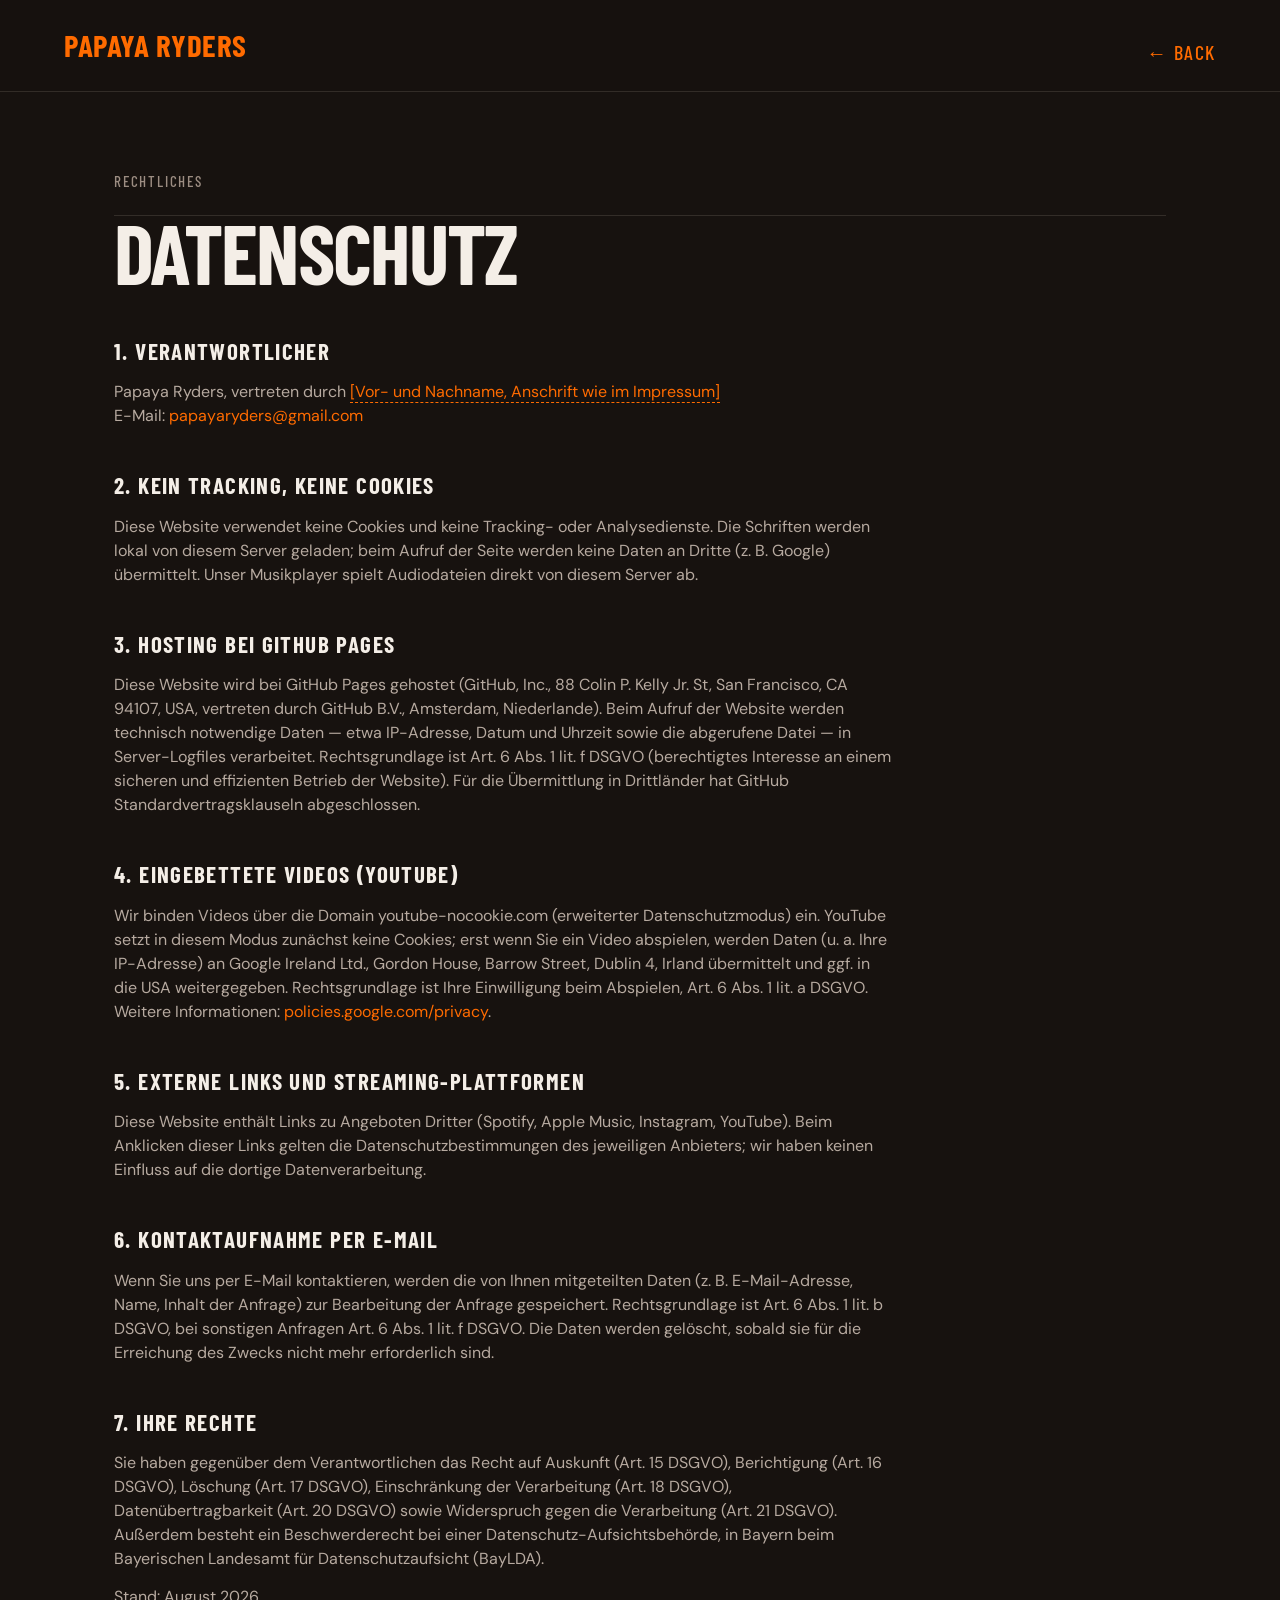
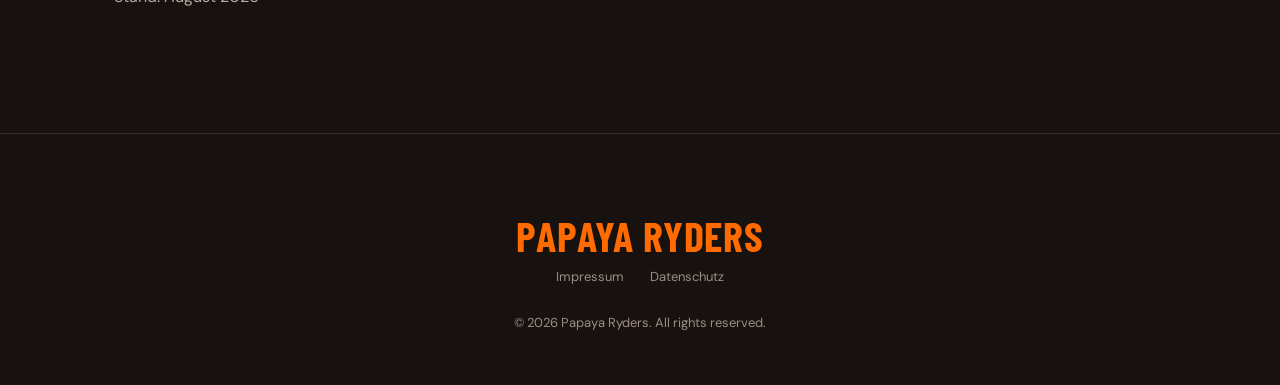
==== datenschutz.html @ 10ae9c7c "new impressum and datenschutz pages, gallery feature included but commented out" ====
<!doctype html>
<html lang="de">
<head>
  <meta charset="utf-8">
  <meta name="viewport" content="width=device-width, initial-scale=1">
  <meta name="theme-color" content="#17120f">
  <title>Datenschutz — Papaya Ryders</title>
  <link rel="icon" href="data:image/svg+xml,%3Csvg xmlns='http://www.w3.org/2000/svg' viewBox='0 0 32 32'%3E%3Ccircle cx='16' cy='16' r='14' fill='%23ff6b00'/%3E%3C/svg%3E">
  <link rel="stylesheet" href="styles.css">
</head>
<body>
  <header class="site-header">
    <a class="brand" href="index.html" aria-label="Papaya Ryders home">PAPAYA RYDERS</a>
    <a class="text-link back-link" href="index.html">← BACK</a>
  </header>

  <main>
    <section class="section legal">
      <div class="section-label">RECHTLICHES</div>
      <div class="legal-content">
        <h2>Datenschutz</h2>

        <h3>1. Verantwortlicher</h3>
        <p>Papaya Ryders, vertreten durch <span class="todo">[Vor- und Nachname, Anschrift wie im Impressum]</span><br>E-Mail: <a href="mailto:papayaryders@gmail.com">papayaryders@gmail.com</a></p>

        <h3>2. Kein Tracking, keine Cookies</h3>
        <p>Diese Website verwendet keine Cookies und keine Tracking- oder Analysedienste. Die Schriften werden lokal von diesem Server geladen; beim Aufruf der Seite werden keine Daten an Dritte (z.&nbsp;B. Google) übermittelt. Unser Musikplayer spielt Audiodateien direkt von diesem Server ab.</p>

        <h3>3. Hosting bei GitHub Pages</h3>
        <p>Diese Website wird bei GitHub Pages gehostet (GitHub, Inc., 88 Colin P. Kelly Jr. St, San Francisco, CA 94107, USA, vertreten durch GitHub B.V., Amsterdam, Niederlande). Beim Aufruf der Website werden technisch notwendige Daten — etwa IP-Adresse, Datum und Uhrzeit sowie die abgerufene Datei — in Server-Logfiles verarbeitet. Rechtsgrundlage ist Art. 6 Abs. 1 lit. f DSGVO (berechtigtes Interesse an einem sicheren und effizienten Betrieb der Website). Für die Übermittlung in Drittländer hat GitHub Standardvertragsklauseln abgeschlossen.</p>

        <h3>4. Eingebettete Videos (YouTube)</h3>
        <p>Wir binden Videos über die Domain youtube-nocookie.com (erweiterter Datenschutzmodus) ein. YouTube setzt in diesem Modus zunächst keine Cookies; erst wenn Sie ein Video abspielen, werden Daten (u.&nbsp;a. Ihre IP-Adresse) an Google Ireland Ltd., Gordon House, Barrow Street, Dublin 4, Irland übermittelt und ggf. in die USA weitergegeben. Rechtsgrundlage ist Ihre Einwilligung beim Abspielen, Art. 6 Abs. 1 lit. a DSGVO. Weitere Informationen: <a href="https://policies.google.com/privacy" target="_blank" rel="noopener">policies.google.com/privacy</a>.</p>

        <h3>5. Externe Links und Streaming-Plattformen</h3>
        <p>Diese Website enthält Links zu Angeboten Dritter (Spotify, Apple Music, Instagram, YouTube). Beim Anklicken dieser Links gelten die Datenschutzbestimmungen des jeweiligen Anbieters; wir haben keinen Einfluss auf die dortige Datenverarbeitung.</p>

        <h3>6. Kontaktaufnahme per E-Mail</h3>
        <p>Wenn Sie uns per E-Mail kontaktieren, werden die von Ihnen mitgeteilten Daten (z.&nbsp;B. E-Mail-Adresse, Name, Inhalt der Anfrage) zur Bearbeitung der Anfrage gespeichert. Rechtsgrundlage ist Art. 6 Abs. 1 lit. b DSGVO, bei sonstigen Anfragen Art. 6 Abs. 1 lit. f DSGVO. Die Daten werden gelöscht, sobald sie für die Erreichung des Zwecks nicht mehr erforderlich sind.</p>

        <h3>7. Ihre Rechte</h3>
        <p>Sie haben gegenüber dem Verantwortlichen das Recht auf Auskunft (Art. 15 DSGVO), Berichtigung (Art. 16 DSGVO), Löschung (Art. 17 DSGVO), Einschränkung der Verarbeitung (Art. 18 DSGVO), Datenübertragbarkeit (Art. 20 DSGVO) sowie Widerspruch gegen die Verarbeitung (Art. 21 DSGVO). Außerdem besteht ein Beschwerderecht bei einer Datenschutz-Aufsichtsbehörde, in Bayern beim Bayerischen Landesamt für Datenschutzaufsicht (BayLDA).</p>

        <p>Stand: August 2026</p>
      </div>
    </section>
  </main>

  <footer class="site-footer">
    <a class="brand footer-brand" href="index.html">PAPAYA RYDERS</a>
    <nav class="legal-links" aria-label="Rechtliches">
      <a href="impressum.html">Impressum</a>
      <a href="datenschutz.html">Datenschutz</a>
    </nav>
    <p>© <span id="year"></span> Papaya Ryders. All rights reserved.</p>
  </footer>

  <script src="script.js"></script>
</body>
</html>
---- styles.css ----
@font-face {
  font-family: "Barlow Condensed";
  font-style: normal;
  font-weight: 500;
  font-display: swap;
  src: url("fonts/barlow-condensed-500.woff2") format("woff2");
}
@font-face {
  font-family: "Barlow Condensed";
  font-style: normal;
  font-weight: 600;
  font-display: swap;
  src: url("fonts/barlow-condensed-600.woff2") format("woff2");
}
@font-face {
  font-family: "Barlow Condensed";
  font-style: normal;
  font-weight: 700;
  font-display: swap;
  src: url("fonts/barlow-condensed-700.woff2") format("woff2");
}
@font-face {
  font-family: "DM Sans";
  font-style: normal;
  font-weight: 400;
  font-display: swap;
  src: url("fonts/dm-sans-400.woff2") format("woff2");
}
@font-face {
  font-family: "DM Sans";
  font-style: normal;
  font-weight: 500;
  font-display: swap;
  src: url("fonts/dm-sans-500.woff2") format("woff2");
}
@font-face {
  font-family: "DM Sans";
  font-style: normal;
  font-weight: 700;
  font-display: swap;
  src: url("fonts/dm-sans-700.woff2") format("woff2");
}

:root {
  --bg: #17120f;
  --bg-soft: #201815;
  --line: rgba(255, 238, 216, .12);
  --text: #f4eee7;
  --muted: #b7aaa0;
  --orange: #ff6b00;
  --orange-bright: #ff8622;
  --max: 1180px;
}

* { box-sizing: border-box; }
html { scroll-behavior: smooth; }
body {
  margin: 0;
  background: var(--bg);
  color: var(--text);
  font-family: "DM Sans", system-ui, sans-serif;
  line-height: 1.5;
}
a { color: inherit; text-decoration: none; }
button { font: inherit; }
::selection { background: var(--orange); color: #17120f; }
:focus-visible { outline: 2px solid var(--orange); outline-offset: 3px; }
.site-header {
  height: 92px;
  position: fixed;
  inset: 0 0 auto;
  z-index: 20;
  display: flex;
  align-items: center;
  justify-content: space-between;
  padding: 0 clamp(24px, 5vw, 64px);
  background: rgba(23,18,15,.92);
  border-bottom: 1px solid var(--line);
  backdrop-filter: blur(14px);
}
.brand, h1, h2, .section-label, .kicker, .track-number {
  font-family: "Barlow Condensed", Impact, sans-serif;
  text-transform: uppercase;
}
.brand {
  color: var(--orange);
  font-size: 31px;
  font-weight: 700;
  letter-spacing: .02em;
}
.main-nav { display: flex; gap: 38px; }
.main-nav a, .socials a {
  color: var(--muted);
  transition: color .2s ease;
}
.main-nav a:hover, .socials a:hover, .text-link:hover { color: var(--orange); }

.menu-toggle {
  display: none;
  width: 42px;
  height: 42px;
  border: 0;
  background: transparent;
  cursor: pointer;
}
.menu-toggle span {
  display: block;
  width: 30px;
  height: 3px;
  margin: 6px auto;
  background: var(--text);
  transition: transform .2s ease, opacity .2s ease;
}
.menu-toggle.open span:nth-child(1) { transform: translateY(9px) rotate(45deg); }
.menu-toggle.open span:nth-child(2) { opacity: 0; }
.menu-toggle.open span:nth-child(3) { transform: translateY(-9px) rotate(-45deg); }
.hero {
  min-height: 100svh;
  position: relative;
  display: grid;
  place-items: center;
  overflow: hidden;
}
.hero-image {
  position: absolute;
  inset: 0;
  background-image: url("hero.jpg");
  background-size: cover;
  background-position: center 30%;
  background-repeat: no-repeat;
  transform: scale(1.04);
}
.hero-image::after {
  content: "";
  position: absolute;
  inset: 0;
  background:
    linear-gradient(90deg, rgba(0,0,0,.32), transparent 38%, rgba(0,0,0,.32)),
    repeating-linear-gradient(0deg, transparent 0 7px, rgba(255,255,255,.012) 8px);
}
.hero-overlay {
  position: absolute;
  inset: 0;
  background: linear-gradient(180deg, rgba(12,9,8,.5) 0%, rgba(12,9,8,.15) 42%, rgba(12,9,8,.9) 100%);
}
.hero-content {
  position: relative;
  z-index: 2;
  width: min(100% - 40px, 1100px);
  padding-top: 80px;
}
.eyebrow, .kicker {
  color: var(--orange);
  font-size: 17px;
  letter-spacing: .14em;
  font-weight: 600;
  margin: 0 0 14px;
}
.hero h1 {
  margin: 0;
  color: var(--orange);
  font-size: clamp(92px, 15vw, 190px);
  line-height: .77;
  letter-spacing: -.025em;
}
.hero-copy {
  margin: 35px 0 38px;
  font-size: clamp(20px, 2.5vw, 29px);
  color: #ddd2c8;
}
.hero-actions { display: flex; gap: 18px; }
.button {
  display: inline-flex;
  align-items: center;
  justify-content: center;
  min-width: 205px;
  padding: 17px 30px;
  border-radius: 5px;
  font-weight: 700;
  font-size: 17px;
  transition: transform .2s ease, background .2s ease, color .2s ease;
}
.button:hover { transform: translateY(-2px); }
.button-primary { background: var(--orange); color: #18110c; }
.button-primary:hover { background: var(--orange-bright); }
.button-ghost { border: 1px solid rgba(255,255,255,.35); background: rgba(23,18,15,.15); }
.button-ghost:hover { border-color: var(--orange); color: var(--orange); }
.scroll-cue {
  position: absolute;
  z-index: 3;
  bottom: 28px;
  left: clamp(24px, 5vw, 64px);
  color: var(--muted);
  font-family: "Barlow Condensed", sans-serif;
  letter-spacing: .12em;
}
.scroll-cue span { color: var(--orange); margin-left: 8px; }

.section {
  max-width: var(--max);
  margin: 0 auto;
  padding: 130px clamp(24px, 5vw, 64px);
}
.section-label {
  color: #9c8d82;
  font-size: 15px;
  letter-spacing: .12em;
  padding-bottom: 22px;
  border-bottom: 1px solid var(--line);
}
.section-content { padding-top: 72px; }
.two-col { display: grid; grid-template-columns: 1fr 1fr; gap: 90px; }
h2 {
  margin: 0;
  font-size: clamp(64px, 8vw, 108px);
  line-height: .86;
  letter-spacing: -.02em;
  text-transform: uppercase;
}
.body-copy { max-width: 560px; color: var(--muted); font-size: 18px; }
.body-copy p { margin: 0 0 24px; }
.text-link {
  display: inline-flex;
  gap: 12px;
  color: var(--orange);
  margin-top: 12px;
  font-family: "Barlow Condensed", sans-serif;
  font-size: 20px;
  letter-spacing: .08em;
}
.music { background: var(--bg-soft); max-width: none; padding-left: max(24px, calc((100vw - var(--max)) / 2 + 64px)); padding-right: max(24px, calc((100vw - var(--max)) / 2 + 64px)); }
.music-heading, .tour-heading, .watch-heading { padding-top: 65px; margin-bottom: 52px; }
.tracks { border-top: 1px solid var(--line); }
.track {
  display: grid;
  grid-template-columns: 76px 1fr auto;
  gap: 24px;
  align-items: center;
  padding: 28px 0;
  border-bottom: 1px solid var(--line);
}
.play-button {
  width: 58px;
  height: 58px;
  border-radius: 50%;
  border: 1px solid var(--orange);
  background: transparent;
  color: var(--orange);
  cursor: pointer;
  transition: background .2s, color .2s;
}
.play-button:hover, .play-button.is-playing { background: var(--orange); color: var(--bg); }
.track-meta { display: flex; align-items: center; gap: 32px; }
.track-number { color: var(--orange); font-size: 19px; }
.track h3 { margin: 0 0 3px; font-size: 22px; }
.track p { margin: 0; color: var(--muted); font-size: 14px; }
.track-link { color: var(--orange); font-size: 26px; }
.track-link:hover { transform: translate(2px, -2px); display: inline-block; }
.video-wrap {
  position: relative;
  width: 100%;
  aspect-ratio: 16 / 9;
  border-radius: 10px;
  overflow: hidden;
  border: 1px solid var(--line);
  background: #000;
}
.video-wrap iframe { position: absolute; inset: 0; width: 100%; height: 100%; border: 0; }
.video-fallback { margin: 22px 0 0; }
.streaming-links {
  display: flex;
  flex-wrap: wrap;
  gap: 28px;
  padding-top: 34px;
  color: var(--muted);
}
.streaming-links span { color: #9c8d82; font-family: "Barlow Condensed", Impact, sans-serif; letter-spacing: .08em; }
.streaming-links a:hover { color: var(--orange); }

.film-strip {
  overflow: hidden;
  border-top: 1px solid var(--line);
  border-bottom: 1px solid var(--line);
  background: var(--bg-soft);
  padding: 62px 0 72px;
}
.film-kicker {
  margin: 0 0 46px;
  text-align: center;
  color: var(--orange);
  font-family: "Barlow Condensed", Impact, sans-serif;
  font-size: 17px;
  font-weight: 600;
  letter-spacing: .14em;
}
.film-viewport {
  overflow-x: auto;
  scrollbar-width: none;
  cursor: grab;
}
.film-viewport::-webkit-scrollbar { display: none; }
.film-viewport.dragging { cursor: grabbing; user-select: none; }
.film-track { display: flex; width: max-content; }
.film-track img {
  display: block;
  height: 320px;
  width: auto;
  margin-right: 12px;
  border-radius: 6px;
  filter: saturate(.9);
  transition: filter .3s ease;
}
.film-track img:hover { filter: none; }

.tour-note { max-width: 640px; color: var(--muted); font-size: 18px; }
.tour-note p { margin: 0 0 26px; }
.past-shows { margin-top: 70px; border-top: 1px solid var(--line); padding-top: 34px; }
.past-list { list-style: none; margin: 22px 0 0; padding: 0; }
.past-list li {
  display: flex;
  gap: 24px;
  align-items: baseline;
  padding: 16px 0;
  border-bottom: 1px solid var(--line);
  color: #ddd2c8;
  font-size: 18px;
}
.past-list li span {
  font-family: "Barlow Condensed", sans-serif;
  color: var(--orange);
  letter-spacing: .06em;
  min-width: 56px;
  font-size: 19px;
}

.cta-section {
  min-height: 610px;
  display: grid;
  place-items: center;
  text-align: center;
  padding: 110px 24px;
  background:
    radial-gradient(circle at center, rgba(255,107,0,.28), transparent 30%),
    linear-gradient(180deg, #1a120e, #0e0b09);
  border-top: 1px solid var(--line);
}
.cta-inner h2 { margin-bottom: 42px; }
.site-footer {
  padding: 70px 24px 40px;
  text-align: center;
  border-top: 1px solid var(--line);
}
.footer-brand { display: inline-block; font-size: 42px; }
.socials { display: flex; justify-content: center; flex-wrap: wrap; gap: 34px; margin: 42px 0; }
.site-footer p { color: #9c8d82; font-size: 13px; }
.legal-links {
  display: flex;
  justify-content: center;
  flex-wrap: wrap;
  gap: 26px;
  margin-bottom: 26px;
  font-size: 13px;
  color: #9c8d82;
}
.legal-links a:hover { color: var(--orange); }

.legal { padding-top: 170px; padding-bottom: 110px; }
.legal-content { max-width: 780px; }
.legal-content h2 { font-size: clamp(48px, 7vw, 84px); margin-bottom: 46px; }
.legal-content h3 {
  margin: 40px 0 12px;
  color: var(--text);
  font-family: "Barlow Condensed", Impact, sans-serif;
  font-size: 23px;
  letter-spacing: .06em;
  text-transform: uppercase;
}
.legal-content p, .legal-content li { margin: 0 0 14px; color: var(--muted); font-size: 16px; }
.legal-content a { color: var(--orange); }
.legal-content .todo { color: var(--orange); border-bottom: 1px dashed var(--orange); }
.back-link { margin-left: auto; }

.toast {
  position: fixed;
  left: 50%;
  bottom: 25px;
  z-index: 50;
  transform: translate(-50%, 20px);
  opacity: 0;
  pointer-events: none;
  padding: 12px 18px;
  background: #f4eee7;
  color: #17120f;
  border-radius: 4px;
  font-size: 14px;
  transition: opacity .2s, transform .2s;
}
.toast.show { opacity: 1; transform: translate(-50%, 0); }

.js .reveal { opacity: 0; transform: translateY(24px); transition: opacity .7s ease, transform .7s ease; }
.js .reveal.visible { opacity: 1; transform: none; }

@media (max-width: 760px) {
  .site-header { height: 78px; }
  .brand { font-size: 25px; }
  .menu-toggle { display: block; }
  .main-nav {
    position: fixed;
    top: 78px;
    left: 0;
    right: 0;
    display: none;
    flex-direction: column;
    gap: 0;
    padding: 18px 24px 25px;
    background: rgba(23,18,15,.98);
    border-bottom: 1px solid var(--line);
  }
  .main-nav.open { display: flex; }
  .main-nav a { padding: 14px 0; font-size: 19px; }
  .hero-content { padding-top: 60px; }
  .hero h1 { font-size: clamp(74px, 20vw, 130px); }
  .hero-actions { flex-direction: column; max-width: 330px; }
  .button { width: 100%; }
  .scroll-cue { display: none; }
  .section { padding-top: 90px; padding-bottom: 90px; }
  .two-col { grid-template-columns: 1fr; gap: 48px; }
  .music { padding-left: 24px; padding-right: 24px; }
  .track { grid-template-columns: 58px 1fr 22px; gap: 14px; }
  .play-button { width: 48px; height: 48px; }
  .track-meta { gap: 15px; }
  .track h3 { font-size: 18px; }
  .film-track img { height: 210px; }
  .cta-section { min-height: 520px; }
}

@media (prefers-reduced-motion: reduce) {
  html { scroll-behavior: auto; }
}
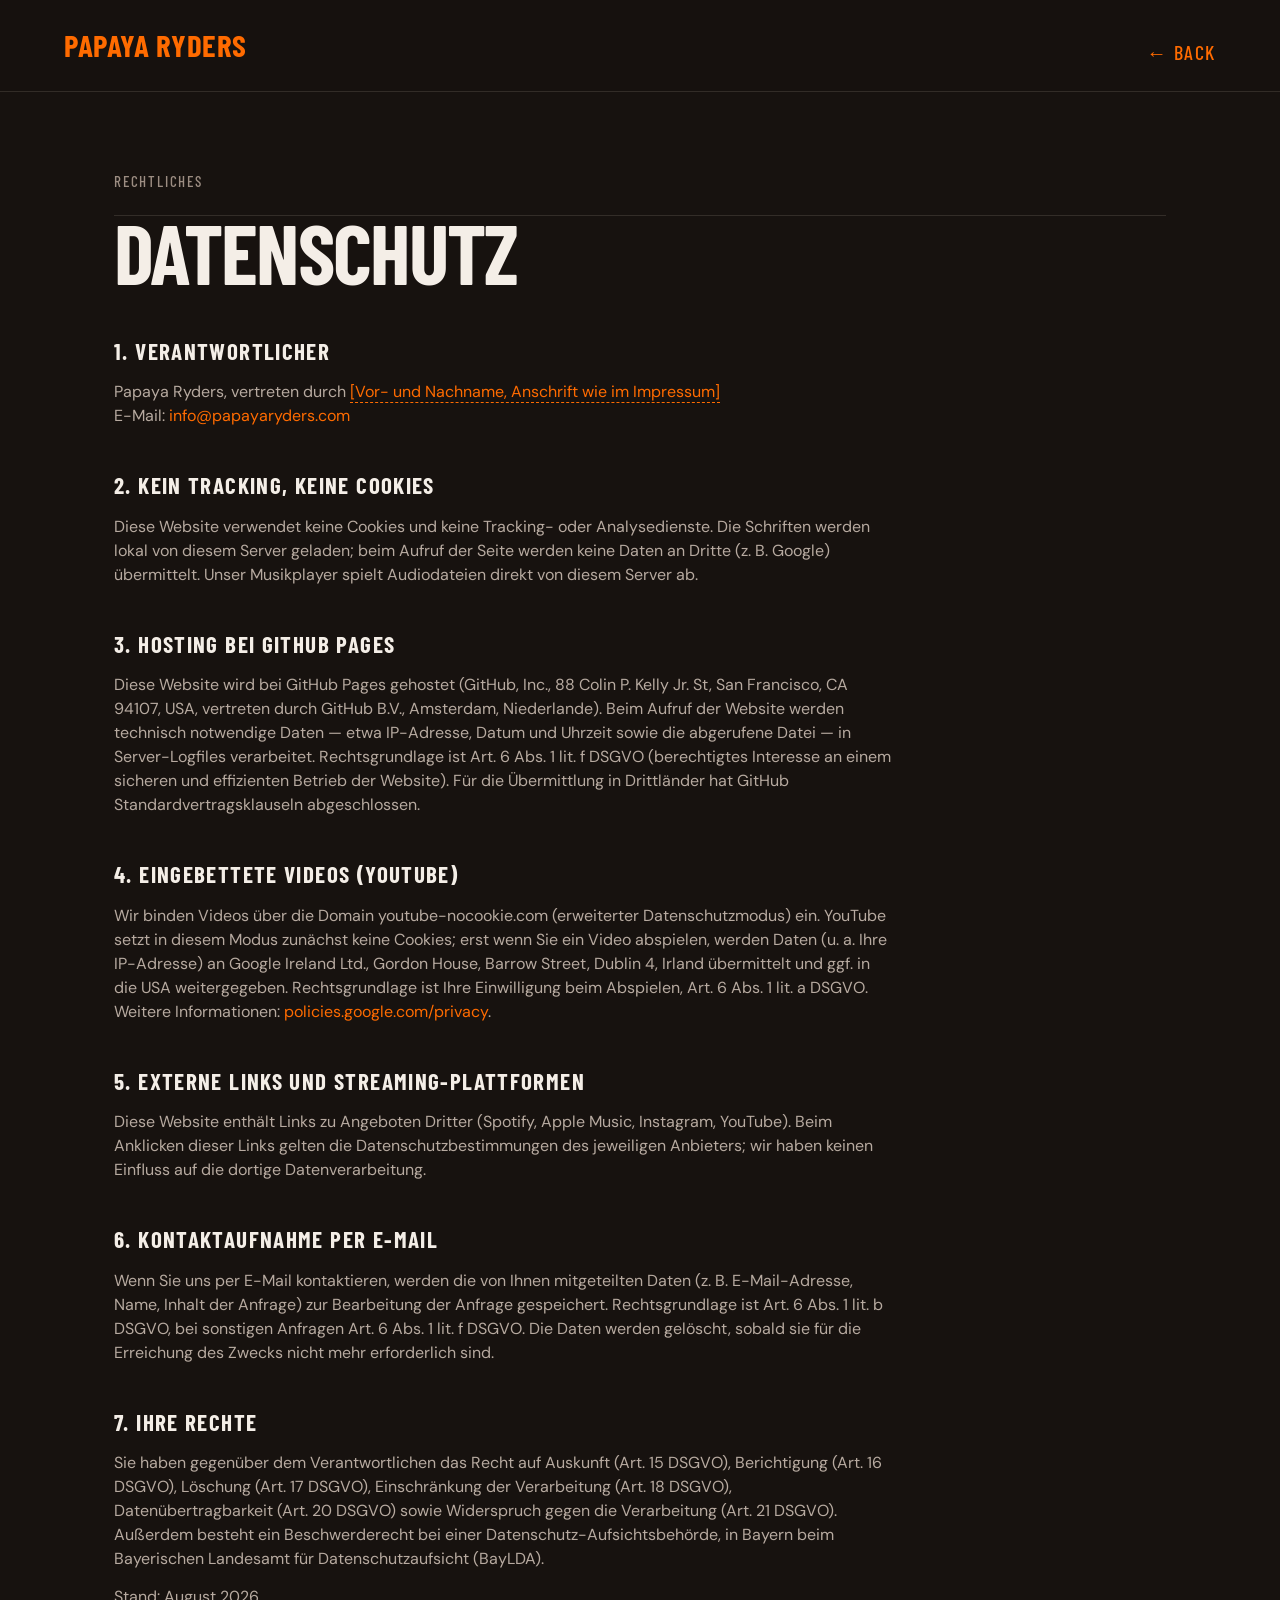
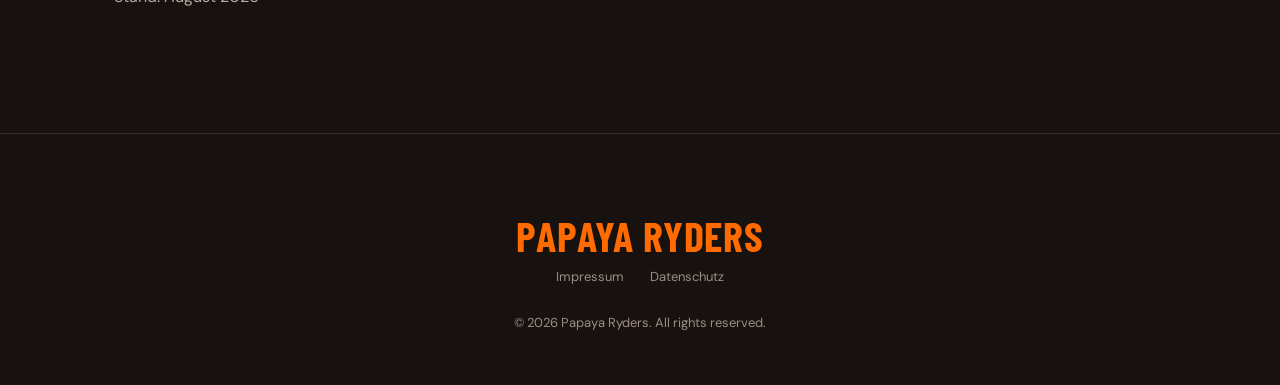
==== commit 572994ef: "additional auto-blending background images, new texts and titles" ====
--- a/datenschutz.html
+++ b/datenschutz.html
@@ -21,7 +21,7 @@
         <h2>Datenschutz</h2>
 
         <h3>1. Verantwortlicher</h3>
-        <p>Papaya Ryders, vertreten durch <span class="todo">[Vor- und Nachname, Anschrift wie im Impressum]</span><br>E-Mail: <a href="mailto:papayaryders@gmail.com">papayaryders@gmail.com</a></p>
+        <p>Papaya Ryders, vertreten durch <span class="todo">[Vor- und Nachname, Anschrift wie im Impressum]</span><br>E-Mail: <a href="mailto:info@papayaryders.com">info@papayaryders.com</a></p>
 
         <h3>2. Kein Tracking, keine Cookies</h3>
         <p>Diese Website verwendet keine Cookies und keine Tracking- oder Analysedienste. Die Schriften werden lokal von diesem Server geladen; beim Aufruf der Seite werden keine Daten an Dritte (z.&nbsp;B. Google) übermittelt. Unser Musikplayer spielt Audiodateien direkt von diesem Server ab.</p>
--- a/styles.css
+++ b/styles.css
@@ -124,11 +124,31 @@
 .hero-image {
   position: absolute;
   inset: 0;
-  background-image: url("hero.jpg");
+  background: var(--bg);
+}
+.hero-slide {
+  position: absolute;
+  inset: 0;
   background-size: cover;
   background-position: center 30%;
   background-repeat: no-repeat;
-  transform: scale(1.04);
+  opacity: 0;
+  will-change: opacity, transform;
+  animation: hero-xfade 35s linear infinite both;
+}
+.hero-slide:nth-child(2) { animation-delay: 7s; }
+.hero-slide:nth-child(3) { animation-delay: 14s; }
+.hero-slide:nth-child(4) { animation-delay: 21s; }
+.hero-slide:nth-child(5) { animation-delay: 28s; }
+.hero-slide:nth-child(6) { animation-delay: 35s; }
+/* each slide: 2s crossfade in, 5s hold, 2s crossfade out — the fade-out of one
+   slide overlaps exactly with the fade-in of the next, blending them together */
+@keyframes hero-xfade {
+  0%     { opacity: 0; transform: scale(1.1); }
+  5.7%   { opacity: 1; }
+  20%    { opacity: 1; transform: scale(1); }
+  25.7%  { opacity: 0; transform: scale(1); }
+  100%   { opacity: 0; transform: scale(1.1); }
 }
 .hero-image::after {
   content: "";
@@ -436,4 +456,6 @@
 
 @media (prefers-reduced-motion: reduce) {
   html { scroll-behavior: auto; }
-}
+  .hero-slide { animation: none; opacity: 0; }
+  .hero-slide:first-child { opacity: 1; }
+}
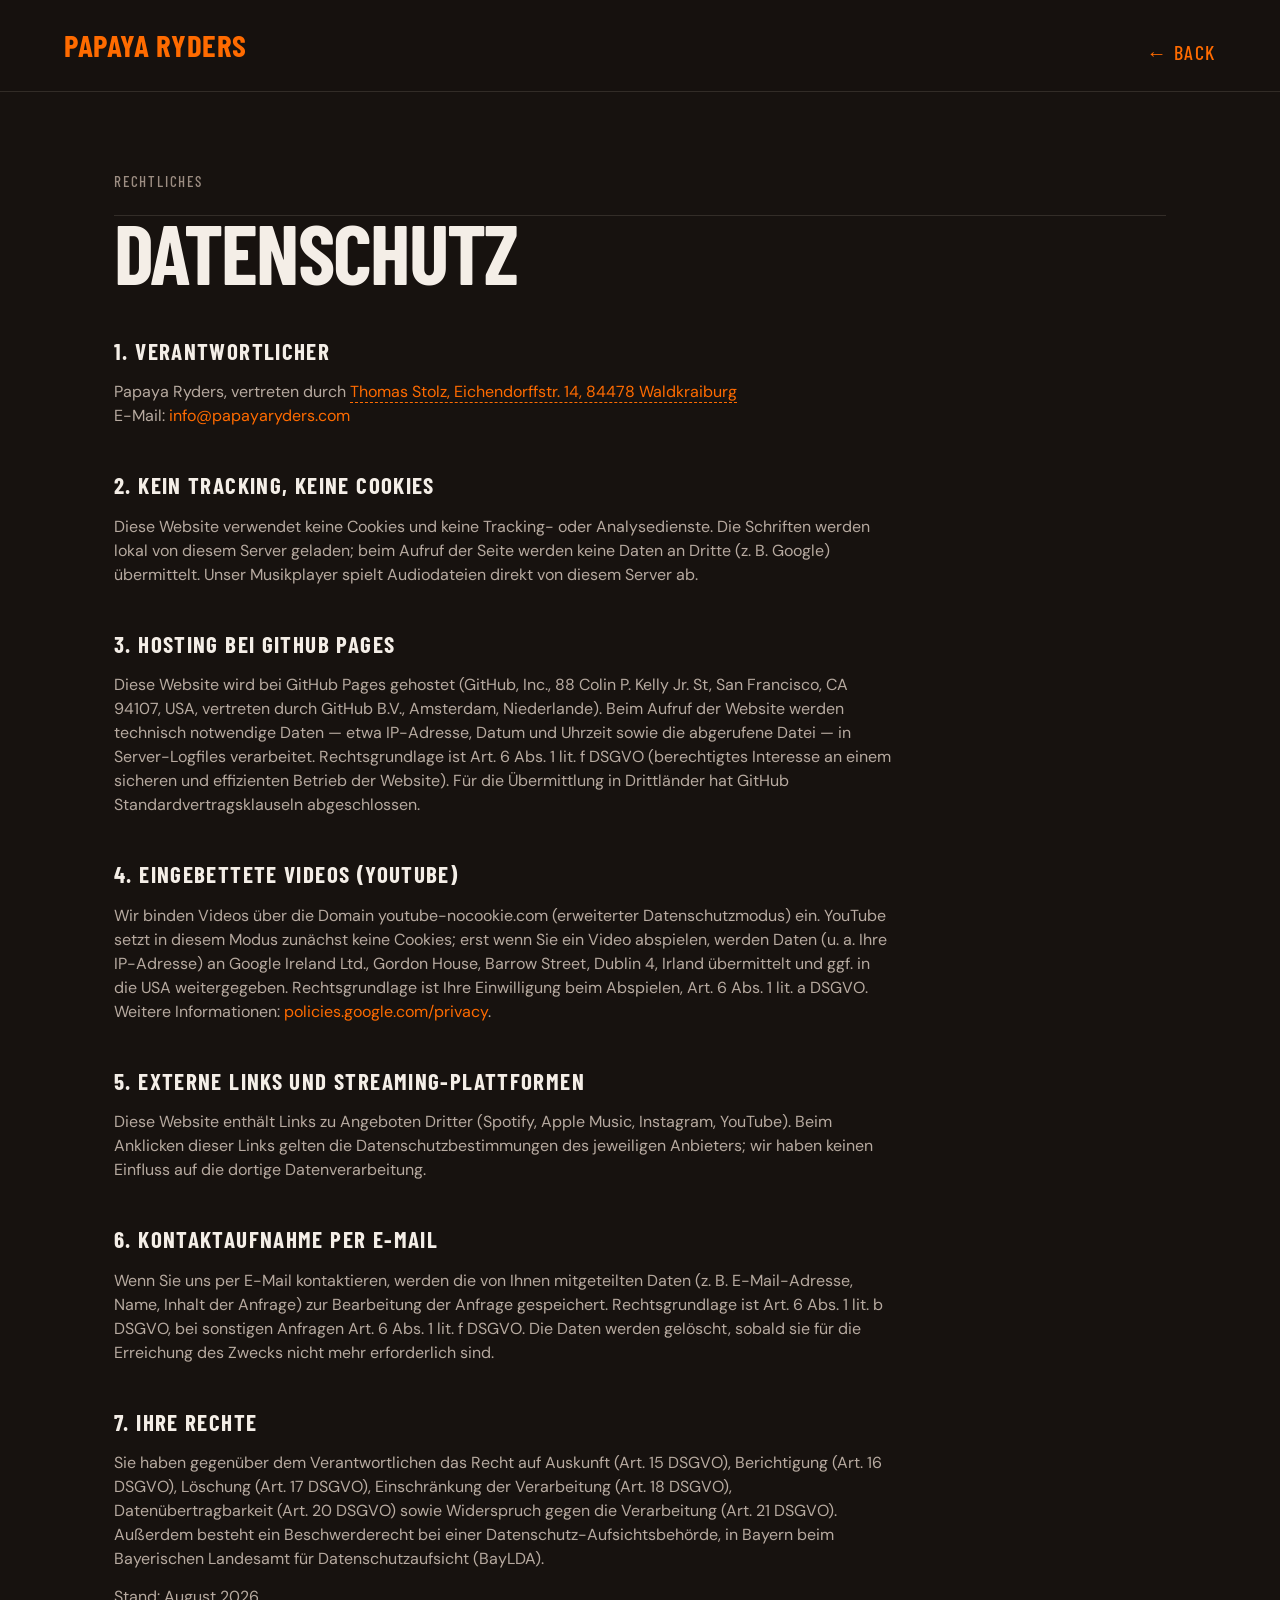
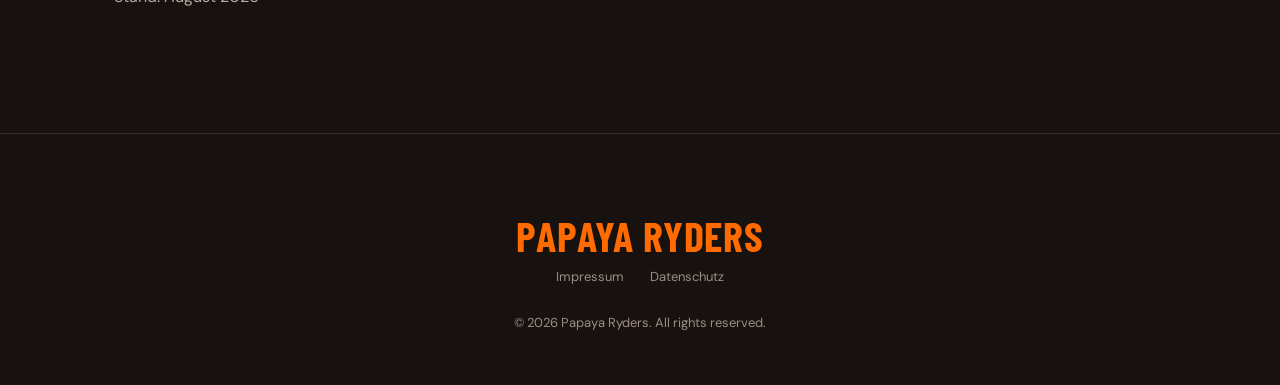
==== commit f13fba21: "added name to datenschutz, minor image scaling" ====
--- a/datenschutz.html
+++ b/datenschutz.html
@@ -21,7 +21,7 @@
         <h2>Datenschutz</h2>
 
         <h3>1. Verantwortlicher</h3>
-        <p>Papaya Ryders, vertreten durch <span class="todo">[Vor- und Nachname, Anschrift wie im Impressum]</span><br>E-Mail: <a href="mailto:info@papayaryders.com">info@papayaryders.com</a></p>
+        <p>Papaya Ryders, vertreten durch <span class="todo">Thomas Stolz, Eichendorffstr. 14, 84478 Waldkraiburg</span><br>E-Mail: <a href="mailto:info@papayaryders.com">info@papayaryders.com</a></p>
 
         <h3>2. Kein Tracking, keine Cookies</h3>
         <p>Diese Website verwendet keine Cookies und keine Tracking- oder Analysedienste. Die Schriften werden lokal von diesem Server geladen; beim Aufruf der Seite werden keine Daten an Dritte (z.&nbsp;B. Google) übermittelt. Unser Musikplayer spielt Audiodateien direkt von diesem Server ab.</p>
--- a/styles.css
+++ b/styles.css
@@ -134,7 +134,7 @@
   background-repeat: no-repeat;
   opacity: 0;
   will-change: opacity, transform;
-  animation: hero-xfade 35s linear infinite both;
+  animation: hero-xfade 42s linear infinite both;
 }
 .hero-slide:nth-child(2) { animation-delay: 7s; }
 .hero-slide:nth-child(3) { animation-delay: 14s; }
